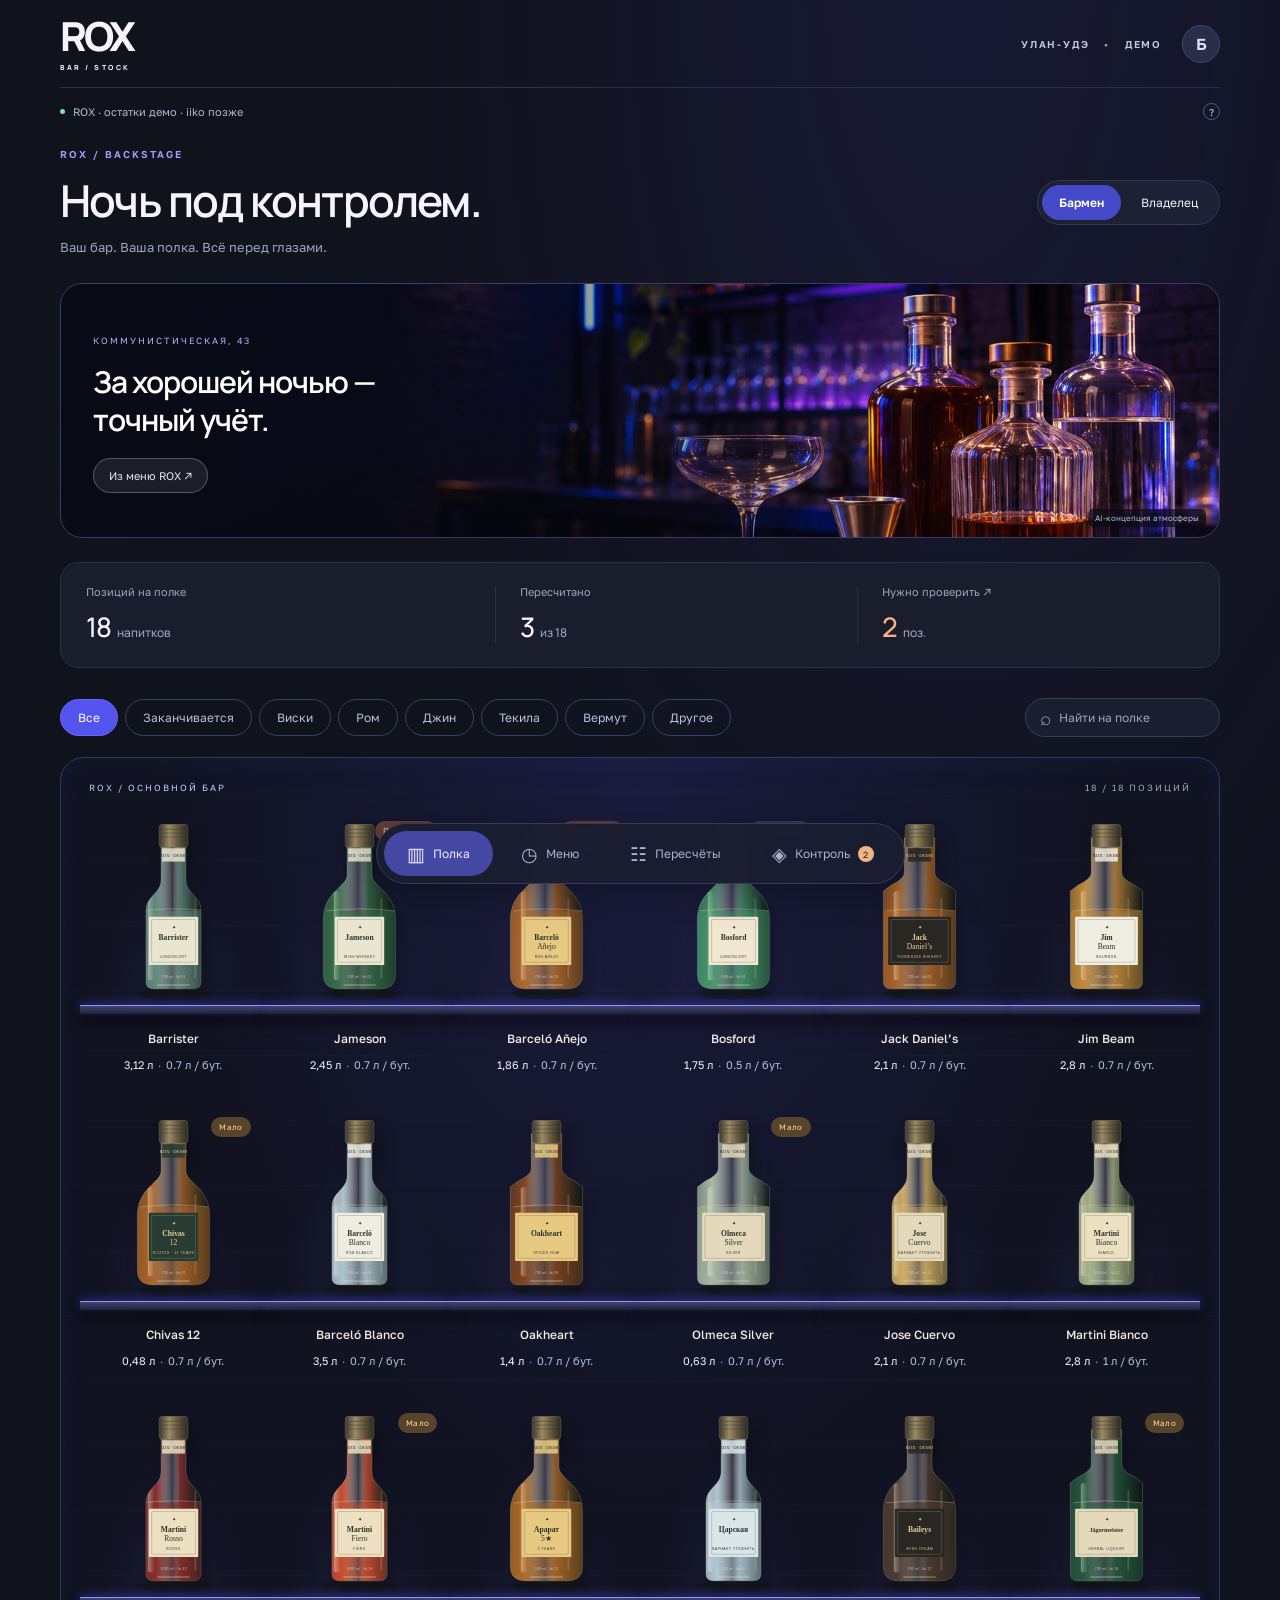
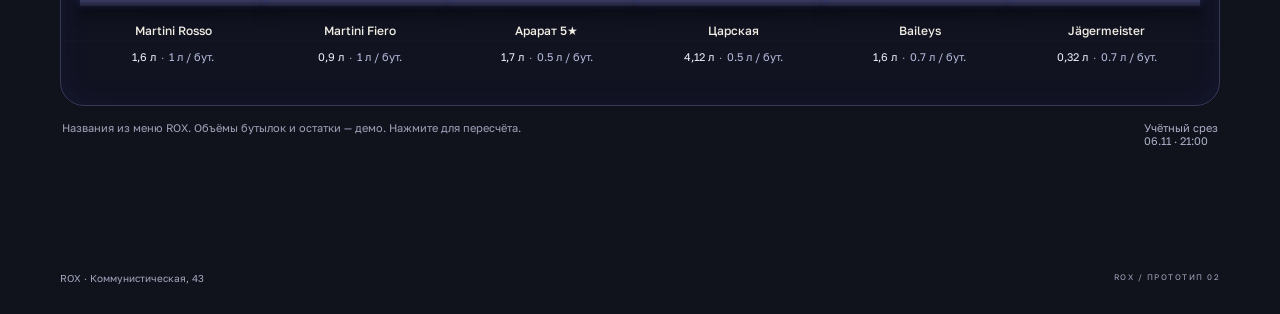
==== index.html @ 859aec97 "Add ROX shelf demo" ====
<!doctype html>
<html lang="ru">
<head>
  <meta charset="UTF-8"><meta name="viewport" content="width=device-width,initial-scale=1,viewport-fit=cover">
  <meta name="theme-color" content="#10121c"><meta name="description" content="ROX — бар под контролем. Демонстрационный прототип пересчёта и контроля остатков.">
  <title>ROX — бар под контролем</title>
  <link rel="icon" href="icon.svg" type="image/svg+xml"><link rel="stylesheet" href="style.css"><link rel="stylesheet" href="rox.css">
</head>
<body>
  <div class="app">
    <header class="topbar"><a class="brand" href="#" aria-label="ROX — главная"><span class="rox-wordmark">ROX<span>BAR / STOCK</span></span></a><div class="venue">УЛАН-УДЭ <span>•</span> ДЕМО</div><button class="avatar" id="role-button" aria-label="Сменить роль">Б</button></header>
    <div class="demo-banner"><span class="demo-dot"></span>ROX · остатки демо · iiko позже <button id="about-button" aria-label="О демоверсии">?</button></div>
    <main id="main" tabindex="-1"></main>
    <nav class="bottom-nav" aria-label="Основная навигация"><button data-view="shelf"><span class="nav-icon">▥</span>Полка</button><button data-view="menu"><span class="nav-icon">◷</span>Меню</button><button data-view="counts"><span class="nav-icon">☷</span>Пересчёты</button><button data-view="owner"><span class="nav-icon">◈</span>Контроль<span id="nav-badge"></span></button></nav>
    <footer class="desktop-footer"><span>ROX · Коммунистическая, 43</span><span>ROX / ПРОТОТИП 02</span></footer>
  </div>
  <dialog id="sheet" aria-labelledby="sheet-title"></dialog>
  <dialog id="info-dialog" aria-labelledby="info-title"></dialog>
  <div id="toast" role="status" aria-live="polite"></div>
  <script type="module" src="app.js"></script>
</body>
</html>
---- style.css ----
@import url('https://fonts.googleapis.com/css2?family=Golos+Text:wght@400;500;600;700;800&family=Manrope:wght@400;500;600;700;800&display=swap');
:root{--paper:#f4f2eb;--ink:#252d28;--muted:#7a8078;--line:#dfe1d7;--green:#374c3b;--gold:#e7bd75;--red:#ad4e38;--sage:#dfe6d9;--radius:22px;font-family:'Golos Text',sans-serif;color:var(--ink);background:var(--paper);font-synthesis:none}*{box-sizing:border-box}body{margin:0}button,input,textarea{font:inherit}button,a{-webkit-tap-highlight-color:transparent}button{cursor:pointer}button:disabled{cursor:not-allowed;opacity:.5}button{color:inherit}button:focus-visible,a:focus-visible{outline:3px solid #bd8736;outline-offset:4px}input:focus,textarea:focus{outline:2px solid #536e53;outline-offset:1px}a{color:inherit}.app{max-width:1240px;margin:auto;padding:0 40px}.topbar{height:94px;display:flex;align-items:center;gap:20px;border-bottom:1px solid var(--line)}.brand{text-decoration:none;font-family:Manrope,sans-serif;font-size:30px;font-weight:800;letter-spacing:-1.5px;display:flex;align-items:center;gap:11px}.brand-mark{width:36px;height:40px;color:var(--paper);background:var(--green);border-radius:11px;font-size:29px;text-align:center;line-height:35px}.brand-dot{font-size:11px;vertical-align:top;margin-left:4px;letter-spacing:0}.venue{margin-left:auto;font-size:10px;font-weight:600;letter-spacing:1.8px}.venue span{color:#bd9c60;padding:0 10px}.avatar{border:1px solid #d2d7cb;border-radius:50%;width:38px;height:38px;background:#e4e8df;font-weight:600}.demo-banner{display:flex;align-items:center;gap:8px;font-size:11px;color:#777c73;padding:15px 0}.demo-dot{height:5px;width:5px;background:#b08d4f;border-radius:50%}.demo-banner button{border:1px solid #c4c7be;background:none;font-size:10px;border-radius:50%;height:17px;width:17px;padding:0;margin-left:auto}.page-heading{display:flex;justify-content:space-between;align-items:center;margin:18px 0 26px;gap:15px}.eyebrow{font-size:10px;letter-spacing:2px;text-transform:uppercase;font-weight:600;color:#83877f;margin:0 0 12px}h1{font-family:Manrope,sans-serif;font-size:44px;line-height:1.15;letter-spacing:-2px;margin:0;font-weight:600}h2{font-size:22px;letter-spacing:-.6px;font-weight:500;margin:0}p{line-height:1.55}.subtitle{color:var(--muted);font-size:13px;margin:12px 0 0}.role-switch{display:flex;border:1px solid #d7dcd0;background:#ebece4;border-radius:30px;padding:4px;gap:3px}.role-switch button{border:0;padding:10px 17px;border-radius:22px;background:none;font-size:12px;white-space:nowrap}.role-switch button.active{background:var(--paper);box-shadow:0 2px 6px #0000000c;font-weight:600}.overview{display:grid;grid-template-columns:1.2fr 1fr 1fr;border:1px solid var(--line);border-radius:18px;margin-bottom:30px;background:#faf9f4}.metric{padding:22px 25px;position:relative}.metric+.metric:before{content:'';position:absolute;left:0;top:24px;bottom:24px;border-left:1px solid var(--line)}.metric-label{font-size:11px;color:var(--muted);margin-bottom:10px;display:block}.metric strong{font-family:Manrope,sans-serif;font-size:27px;font-weight:500;letter-spacing:-1px}.metric strong small{font-size:12px;color:var(--muted);letter-spacing:0;margin-left:6px}.metric .accent{color:var(--red)}.metric-link{display:block;border:0;background:none;padding:0;text-align:left}.metric-link:hover strong{text-decoration:underline;text-decoration-thickness:1px;text-underline-offset:5px}.shelf-toolbar{display:flex;gap:12px;justify-content:space-between;align-items:center;margin-bottom:20px}.categories{display:flex;gap:7px;overflow:auto;scrollbar-width:none}.chip{border:1px solid #d9ddD2;background:transparent;border-radius:30px;padding:10px 17px;font-size:12px;white-space:nowrap}.chip.active{background:var(--ink);border-color:var(--ink);color:#fff}.search{border:1px solid #d9ddd2;background:transparent;border-radius:25px;display:flex;align-items:center;padding:0 14px;gap:8px;flex:0 0 195px}.search input{background:none;border:0;width:100%;min-width:0;padding:11px 0;font-size:12px;outline:none}.search span{color:var(--muted);font-size:19px}.bar-room{position:relative;background:#222c25;border-radius:24px;padding:24px 28px 12px;overflow:hidden;background-image:radial-gradient(ellipse at 50% 20%,#45514488,transparent 65%),linear-gradient(90deg,#00000020,transparent 20%,transparent 80%,#00000030)}.room-header{display:flex;justify-content:space-between;color:#c6cbbb;font-size:9px;letter-spacing:2px;padding-bottom:20px}.room-header span:last-child{color:#859180}.bottle-grid{display:grid;grid-template-columns:repeat(4,minmax(0,1fr));gap:0 18px}.bottle-card{position:relative;isolation:isolate;border:0;background:none;color:#f1eee4;text-align:center;padding:0 7px 28px;min-width:0}.bottle-stage{position:relative;height:215px;display:flex;justify-content:center;align-items:end;transition:transform .25s}.bottle-stage:before{content:'';position:absolute;inset:25% 0 0;background:radial-gradient(ellipse at bottom,#ddb86a22,transparent 65%);opacity:0;transition:.3s}.bottle-card:hover .bottle-stage{transform:translateY(-5px)}.bottle-card:hover .bottle-stage:before{opacity:1}.bottle-art{height:204px;width:125px;position:relative;filter:drop-shadow(6px 12px 8px #00000048);overflow:visible}.shelf-plank{height:9px;border-top:1px solid #ad9770;background:linear-gradient(#66533b,#3b3428);box-shadow:0 7px 12px #0008;margin:0 -16px 17px;position:relative}.bottle-name{font-size:13px;font-weight:500;display:block;margin-bottom:7px;white-space:nowrap;overflow:hidden;text-overflow:ellipsis}.bottle-stock{color:#c1c8b8;font-size:11px}.bottle-stock b{font-weight:400;color:#e5dcc6}.bottle-stock span{color:#758270;padding:0 5px}.bottle-status{position:absolute;top:16px;right:12px;font-size:9px;letter-spacing:.3px;background:#3e493d;color:#d2dccb;border-radius:20px;padding:5px 8px;z-index:2}.bottle-status.warn{background:#654235;color:#f6c8ac}.bottle-status.low{background:#5a5035;color:#e9d295}.shelf-note{font-size:11px;color:var(--muted);margin:15px 2px;display:flex;justify-content:space-between;gap:15px}.shelf-note span:last-child{color:#9b9e95}.bottom-nav{position:sticky;bottom:16px;margin:28px auto 16px;display:flex;justify-content:center;gap:5px;width:max-content;border:1px solid #d7dbcf;border-radius:60px;background:#f9f8f2ed;backdrop-filter:blur(20px);padding:7px;box-shadow:0 8px 30px #222c2512;z-index:5}.bottom-nav button{display:flex;align-items:center;gap:8px;position:relative;border:0;background:none;padding:13px 23px;border-radius:40px;color:#777f72;font-size:12px}.bottom-nav button.active{color:#263a2c;background:#e3e8dc}.nav-icon{font-size:19px;line-height:1}#nav-badge:empty{display:none}#nav-badge{background:#b86041;color:#fff;min-width:16px;height:16px;border-radius:50%;font-size:9px;padding:3px}.desktop-footer{display:flex;justify-content:space-between;font-size:10px;color:#93978e;padding:20px 0 30px}.desktop-footer span:last-child{font-size:8px;letter-spacing:1.5px}.section-title{display:flex;justify-content:space-between;align-items:center;margin:28px 0 18px}.section-title span{font-size:11px;color:var(--muted)}.count-list{display:grid;gap:10px}.record{background:#fbfaf6;border:1px solid var(--line);border-radius:16px;padding:18px;display:flex;align-items:center;gap:18px}.mini-bottle{width:48px;height:65px;flex:none;background:#e8ece1;border-radius:12px;display:flex;justify-content:center;align-items:center}.mini-bottle svg{height:60px;width:34px;filter:none}.record-main{flex:1;min-width:0}.record-title{display:flex;justify-content:space-between;gap:8px;font-size:14px}.record-title strong{font-weight:500}.record-sub{font-size:11px;color:var(--muted);margin:7px 0 0;line-height:1.5}.record-values{display:flex;gap:16px;flex-wrap:wrap;font-size:11px;margin-top:10px}.record-values b{font-weight:500}.delta{color:var(--red);white-space:nowrap}.delta.positive{color:#397260}.delta.zero{color:#658059}.small-button{background:none;border:1px solid #cfd6c7;border-radius:20px;padding:9px 14px;font-size:11px;white-space:nowrap;min-height:36px}.small-button:disabled{border:0}.note{font-size:12px;border-left:2px solid #d8b374;margin:12px 0 0;padding-left:10px;color:#73786c;overflow-wrap:anywhere}.owner-intro{padding:20px 24px;background:#e7ecdf;border-radius:18px;display:flex;gap:16px;align-items:center;font-size:12px;color:#54604e}.owner-intro .big-icon{font-size:28px;font-family:serif}.owner-intro p{margin:0}.owner-intro strong{display:block;color:#354a37;margin-bottom:3px}.owner-tabs{display:flex;gap:8px;margin:24px 0 18px}.empty{padding:45px 20px;text-align:center;border:1px dashed #cbd1c3;border-radius:18px;color:#7a8372;line-height:1.7}.bar-room .empty{border-color:#52614e;color:#c1cbb7;margin-bottom:20px}.empty strong{display:block;font-size:18px;color:inherit}.history-heading{margin:28px 0 15px;font-size:15px;font-weight:500}.history-row{display:flex;justify-content:space-between;gap:16px;border-bottom:1px solid var(--line);padding:14px 0;font-size:12px}.history-row small{display:block;color:var(--muted);font-size:10px;margin-top:5px}.quiet-button{border:0;border-bottom:1px solid #b2b9a8;background:none;padding:5px 0;font-size:11px;color:#7c8574}.section-bottom{margin-top:30px;display:flex;justify-content:space-between;gap:20px;align-items:center}.section-bottom p{color:var(--muted);font-size:11px;max-width:440px}dialog{border:0;padding:0;color:var(--ink);background:var(--paper);border-radius:26px;max-height:90dvh;width:min(480px,calc(100% - 32px));box-shadow:0 20px 100px #0005}dialog::backdrop{background:#111b1599;backdrop-filter:blur(5px)}.sheet-inner{padding:25px}.sheet-handle{display:none}.sheet-top{display:flex;align-items:center;justify-content:space-between;gap:10px}.sheet-top .eyebrow{margin:0}.close{background:#e6e9df;border:0;border-radius:50%;width:34px;height:34px;font-size:23px;font-weight:400;line-height:1}.product-summary{display:flex;align-items:center;gap:24px;margin:20px 0 24px}.product-portrait{width:90px;height:132px;background:radial-gradient(#58624a,#26342b);border-radius:18px;display:flex;align-items:center;justify-content:center;flex:none}.product-portrait svg{width:73px;height:120px}.product-summary h2{font-family:Manrope,sans-serif;font-size:24px;letter-spacing:-1px}.product-summary p{font-size:11px;color:var(--muted);margin:7px 0}.stock-value{font-size:26px;margin:12px 0 4px;letter-spacing:-1px}.stock-value span{font-size:12px;color:var(--muted);letter-spacing:0}.divider{height:1px;background:var(--line);margin:20px 0}.form-heading{display:flex;justify-content:space-between;align-items:center;margin-bottom:18px}.form-heading h3{margin:0;font-size:17px;font-weight:500}.form-heading span{font-size:10px;color:var(--muted)}.input-grid{display:grid;grid-template-columns:1fr 1fr;gap:14px}.field label{font-size:11px;display:block;margin-bottom:9px;line-height:1.4}.field input{width:100%;height:52px;border:1px solid #d5dacb;border-radius:13px;background:#fcfbf6;padding:12px;font-size:21px}.field small{font-size:10px;color:var(--muted);display:block;margin-top:7px;line-height:1.4}.field textarea{width:100%;height:70px;resize:vertical;border:1px solid #d5dacb;border-radius:13px;background:#fcfbf6;padding:12px;font-size:12px}.note-field{margin-top:18px}.live-result{padding:17px;background:#e6ebdf;border-radius:14px;margin:19px 0;display:flex;justify-content:space-between;gap:12px;font-size:11px}.live-result b{font-size:20px;display:block;margin-top:7px;font-weight:500}.live-result .difference{text-align:right}.error{font-size:12px;color:var(--red);line-height:1.5;margin:12px 0}.primary{background:var(--green);color:#fff;border:0;border-radius:14px;padding:17px 20px;width:100%;font-size:13px;display:flex;align-items:center;justify-content:center;gap:15px}.primary:hover{background:#273f2d}.primary:active{transform:scale(.99)}.form-footnote{font-size:10px;text-align:center;color:var(--muted);line-height:1.5;margin:12px 0 0}.previous-count{font-size:11px;padding:12px;border:1px solid var(--line);border-radius:12px;margin-bottom:18px;line-height:1.6;color:#65715e}.info-body{padding:28px}.info-body p{font-size:13px;color:#727b6b}.info-body .small-button{margin-top:10px}#toast{position:fixed;bottom:100px;left:50%;transform:translate(-50%,15px);width:max-content;max-width:calc(100% - 32px);background:#283d2e;color:#fff;padding:14px 21px;border-radius:15px;box-shadow:0 10px 35px #0002;z-index:30;font-size:12px;opacity:0;pointer-events:none;transition:.2s}#toast.show{opacity:1;transform:translate(-50%,0)}
@media(min-width:1000px){.bottle-grid{grid-template-columns:repeat(6,minmax(0,1fr))}.bottle-stage{height:200px}.bottle-art{height:190px;width:115px}.bottle-name{font-size:12px}.room-header{padding-bottom:12px}.bottle-status{right:0;font-size:8px}.owner-layout{display:grid;grid-template-columns:1.5fr 1fr;gap:35px}.owner-aside{background:#eaece3;border-radius:20px;padding:24px;height:max-content}.owner-aside h3{margin-top:0;font-size:16px;font-weight:500}.owner-aside p{font-size:12px;color:#727d68}.owner-aside li{font-size:12px;padding:8px 0;color:#727d68}.owner-aside ol{padding-left:18px}}
@media(max-width:700px){.app{padding:0 19px}.topbar{height:75px;gap:12px}.brand{font-size:26px;gap:9px}.brand-mark{height:34px;width:31px;font-size:25px;line-height:29px;border-radius:10px}.venue{font-size:8px;letter-spacing:1px}.venue span{padding:0 4px}.avatar{width:31px;height:31px;font-size:11px}.demo-banner{font-size:10px;padding:13px 0}.page-heading{align-items:start;flex-wrap:wrap;margin:17px 0 24px;gap:20px}h1{font-size:36px;letter-spacing:-1.7px}.subtitle{font-size:11px;margin-top:10px}.eyebrow{font-size:9px;margin-bottom:10px;letter-spacing:1.7px}.role-switch{margin-left:auto;align-self:center}.role-switch button{padding:8px 12px;font-size:10px}.page-heading .heading-text{width:100%}.page-heading .role-switch{position:absolute;right:19px;margin-top:-1px}.page-heading .eyebrow{padding-right:150px}.overview{margin-bottom:24px;border-radius:15px}.metric{padding:16px 12px}.metric-label{font-size:9px;margin-bottom:9px;line-height:1.4}.metric strong{font-size:23px}.metric strong small{font-size:9px;margin-left:3px}.metric+.metric:before{top:18px;bottom:18px}.shelf-toolbar{flex-wrap:wrap;gap:14px;margin-bottom:17px}.categories{width:100%;gap:7px}.chip{font-size:11px;padding:9px 15px}.search{flex:1 1 100%;border-radius:12px;padding:0 12px;background:#eeefe7}.search input{font-size:12px;padding:10px 0}.bar-room{margin:0 -7px;padding:18px 13px 6px;border-radius:20px}.room-header{font-size:8px;letter-spacing:1.4px;padding:0 5px 10px}.bottle-grid{grid-template-columns:repeat(3,minmax(0,1fr));gap:0 7px}.bottle-stage{height:166px}.bottle-art{height:151px;width:93px}.bottle-card{padding:0 0 24px}.bottle-name{font-size:10px;margin-bottom:5px}.bottle-stock{font-size:9px}.bottle-stock span{padding:0 3px}.shelf-plank{margin:0 -5px 13px;height:7px}.bottle-status{top:7px;right:-1px;font-size:7px;padding:4px 6px}.shelf-note{font-size:9px;line-height:1.6;margin:13px 0 0}.shelf-note span:last-child{max-width:85px;text-align:right}.bottom-nav{position:fixed;bottom:0;left:0;right:0;width:auto;margin:0;padding:9px 15px max(10px,env(safe-area-inset-bottom));border:0;border-top:1px solid #dde1d5;border-radius:0;gap:10px;justify-content:space-around}.bottom-nav button{flex:1;flex-direction:column;gap:5px;font-size:9px;padding:7px 10px;border-radius:13px}.nav-icon{font-size:22px}#nav-badge{position:absolute;top:4px;left:calc(50% + 11px);font-size:8px;min-width:14px;height:14px}.desktop-footer{padding:24px 0 110px;font-size:9px}.desktop-footer span:last-child{display:none}.record{padding:14px 12px;gap:11px;flex-wrap:wrap}.record-title{font-size:12px;align-items:center}.record-main{min-width:200px}.record-sub{font-size:10px}.record-values{gap:12px;font-size:10px}.record .review-button{margin-left:59px}.mini-bottle{width:43px;height:60px}.mini-bottle svg{height:54px}.owner-intro{font-size:11px;padding:17px;gap:12px}.owner-tabs{overflow:auto;white-space:nowrap;margin-top:20px}.owner-aside{margin-top:22px;border-top:1px solid var(--line);padding-top:15px}.owner-aside h3{font-size:14px;font-weight:500}.owner-aside p,.owner-aside li{font-size:11px;line-height:1.7;color:var(--muted)}.owner-aside ol{padding-left:18px}.section-title{margin-top:23px}.section-title h2{font-size:19px}.section-title span{font-size:10px}.section-bottom{align-items:start}.section-bottom p{font-size:10px;margin:0}.section-bottom button{flex:none}.history-row{font-size:11px}.history-row small{font-size:9px}.history-heading{font-size:14px}dialog{max-height:94dvh;width:100%;max-width:none;border-radius:26px 26px 0 0;margin:auto 0 0;position:fixed;bottom:0}.sheet-inner{padding:10px 22px max(22px,env(safe-area-inset-bottom))}.sheet-handle{display:block;width:35px;height:4px;border-radius:4px;background:#ced4c5;margin:0 auto 17px}.product-summary{gap:20px;margin:14px 0 20px}.product-summary h2{font-size:24px}.product-portrait{height:120px;width:85px}.product-portrait svg{height:110px}.info-body{padding-bottom:32px}#toast{bottom:94px}.live-result{padding:14px;margin:16px 0}.input-grid{gap:12px}}
@media(max-width:360px){.app{padding:0 14px}.page-heading .role-switch{right:14px}.metric{padding:14px 9px}.metric strong{font-size:20px}.bottle-stage{height:146px}.bottle-art{height:134px;width:82px}.venue{max-width:105px;line-height:1.5}.bottle-name{font-size:9px}.record-main{min-width:170px}}
@media(max-width:700px){.page-heading{position:relative}.page-heading .role-switch{top:-7px;right:0;margin-top:0}.page-heading .eyebrow{padding-right:0;max-width:calc(100% - 155px);min-height:28px;line-height:1.6;margin-bottom:12px}h1{font-size:34px}.record-main{min-width:0}.owner-layout .record-main{flex-basis:calc(100% - 60px)}}
@media(prefers-reduced-motion:reduce){*,*:before{transition:none!important;scroll-behavior:auto!important}}
---- rox.css ----
/* ROX v2: cobalt menu identity + dark, readable work surfaces. */
:root{--paper:#10121c;--ink:#f4f3ff;--muted:#a0a4ba;--line:#2b3045;--green:#4e50ff;--gold:#eeb86c;--red:#ffaf8d;--sage:#252d50;color-scheme:dark;background:var(--paper)}
body{background:radial-gradient(ellipse at 75% 0,#26276055,transparent 45%),#10121c}.topbar{height:88px}.rox-wordmark{font-size:40px;font-weight:800;font-style:italic;letter-spacing:-3px;line-height:1}.rox-wordmark>span{display:block;font-style:normal;font-size:7px;letter-spacing:2.5px;margin-top:8px}.venue{color:#c2c7de}.avatar{background:#292d49;border-color:#41476b;color:#dedfff}.demo-banner{color:#b4b8cf}.demo-dot{background:#82dfb7}.demo-banner button{color:#d8dcf0;border-color:#545b7a}.eyebrow{color:#9b9eff}.role-switch{background:#1d2133;border-color:#34394f}.role-switch button.active{background:#4349c7;color:white}.page-heading{margin-top:12px}h1{letter-spacing:-1.8px}.rox-hero{height:255px;border-radius:22px;margin-bottom:24px;background:linear-gradient(90deg,#090b17dd,transparent 85%),url('rox-night-v002.png') center 57%/cover;position:relative;display:flex;align-items:center;padding:32px;overflow:hidden;border:1px solid #393b68}.hero-kicker{font-size:9px;letter-spacing:2px;color:#adb8ff}.rox-hero h2{font-family:Manrope,sans-serif;font-size:30px;line-height:1.25;font-weight:600;letter-spacing:-1px;margin:15px 0 20px;max-width:400px;color:#fff}.hero-link{background:#ffffff15;border:1px solid #ffffff40;border-radius:30px;padding:10px 15px;font-size:11px;color:#e4e8ff;backdrop-filter:blur(10px)}.rox-hero>small{position:absolute;right:13px;bottom:10px;color:#b9bfd0;font-size:8px;background:#080a15a8;padding:4px 7px;border-radius:5px}.overview{background:#1a1d2c}.metric strong{color:#f5f4ff}.metric .accent{color:var(--red)}.chip{border-color:#3b415b;color:#bcc2db}.chip.active{background:#5254ed;color:#fff;border-color:#6668fc}.search{border-color:#373e57;background:#1a1e2e}.search input{color:#f5f4ff}.search input::placeholder{color:#9ea4bf}.categories{flex:1;min-width:0}.bar-room{background:radial-gradient(ellipse at top,#28296966,transparent 60%),repeating-linear-gradient(0deg,transparent 0,transparent 63px,#ffffff03 64px,#ffffff03 65px),#111321;border:1px solid #383957;box-shadow:inset 0 2px 30px #3436b91c}.room-header{color:#c7c9ff}.room-header span:last-child{color:#9da4ca}.shelf-plank{border-top-color:#9492ff;background:linear-gradient(#424373,#202236);box-shadow:0 -3px 10px #575cff55,0 8px 14px #0009}.bottle-stage:before{opacity:.65;background:radial-gradient(ellipse at bottom,#5555bb32,transparent 70%)}.bottle-stock{color:#b6bddd}.bottle-stock b{color:#f0efff}.bottle-stock span{color:#9399b7}.bottle-status{background:#303957;color:#d9dffb}.bottle-status.warn{background:#633d39;color:#ffd2b8}.bottle-status.low{background:#57442b;color:#ffdb9d}.shelf-note span:last-child{color:#adb1c9}.bottom-nav{background:#1b1e30f5;border-color:#363b55;box-shadow:0 8px 35px #0004}.bottom-nav button{color:#abb1ce}.bottom-nav button.active{color:#eeeefe;background:#4548a3}#nav-badge{background:#f0b484;color:#1b1d2d}.desktop-footer{color:#a3a8bf}.record{background:#1a1e2d}.mini-bottle{background:#30364d}.record-sub{color:#a2acc5}.delta.positive{color:#8edfc5}.delta.zero{color:#a3d6c8}.small-button{border-color:#515b7c}.note{color:#b8bed7;border-color:#a69bfa}.owner-intro{background:#232b44;color:#bdc8e4}.owner-intro strong{color:#edefff}.owner-aside{background:#1b2032}.owner-aside p,.owner-aside li{color:#b1bdd7}.quiet-button{color:#b7bfd8}.close{background:#333a55;color:#fff}.product-portrait{background:radial-gradient(#3d4473,#181d35)}.field input,.field textarea{background:#1d2336;border-color:#47516d;color:#f3f4ff}.live-result{background:#272d4a}.previous-count{color:#bac7e4}.info-body p{color:#bdc3dc}.primary{background:#5356e8}.primary:hover{background:#6266ff}.empty{border-color:#4c5471;color:#c0c8e3}.primary:focus-visible,button:focus-visible,a:focus-visible{outline-color:#a5b1ff}input:focus,textarea:focus{outline-color:#8e9aff}#toast{background:#434ba1}.restock-summary{border:1px solid #65583f;border-radius:18px;padding:20px;margin-bottom:20px;background:#30291f66}.restock-summary>span,.restock-summary small{display:block;font-size:10px;color:#bfc3d6}.restock-summary strong{display:block;margin-top:8px;font-size:17px;color:#f5d2a1}.restock-summary p{font-size:12px;color:#c9cadc}.restock-summary small{margin-top:12px}.menu-intro{background:#2924db;border-radius:22px;padding:28px;margin-bottom:28px}.menu-logo{font:bold 62px Georgia,serif;letter-spacing:-3px;color:#fff}.menu-intro p{font-size:13px}.menu-intro small{display:block;max-width:660px;line-height:1.7;color:#d8d7ff;font-size:11px}.menu-intro a{display:inline-block;font-size:12px;margin-top:18px;text-underline-offset:5px}.menu-groups{display:grid;grid-template-columns:1fr 1fr;gap:25px 40px;margin-bottom:30px}.menu-group h2{font-size:18px;margin:8px 0 15px;color:#bcbcff}.menu-item{display:flex;justify-content:space-between;gap:16px;font-size:12px;padding:10px 0;border-bottom:1px solid #2a3046;line-height:1.4}.menu-item strong{white-space:nowrap;font-weight:500}.menu-item small{color:#8c95b6}
@media(min-width:1000px){.owner-aside p,.owner-aside li{color:#aebbd5}}
@media(max-width:700px){.app{padding:0 18px}.topbar{height:72px}.rox-wordmark{font-size:33px}.rox-wordmark>span{font-size:6px;letter-spacing:1.8px;margin-top:6px}.rox-hero{height:195px;padding:21px;margin-bottom:20px;background-position:60% 55%;border-radius:18px}.rox-hero h2{font-size:25px;margin:13px 0 14px}.hero-kicker{font-size:7px;letter-spacing:1.5px}.hero-link{padding:8px 12px;font-size:10px}.rox-hero>small{font-size:7px}.page-heading{margin-bottom:19px}h1{font-size:32px}.overview{margin-bottom:20px}.search{background:#1d2334}.bar-room{margin:0 -5px}.bottle-name{font-size:10px}.bottom-nav{gap:2px;padding-left:7px;padding-right:7px;border-top-color:#383c59}.bottom-nav button{padding:7px 5px;font-size:9px;min-width:0}.menu-groups{grid-template-columns:1fr;gap:22px}.menu-intro{padding:24px}.menu-logo{font-size:55px}.record-values{gap:10px}.restock-summary{padding:17px}.restock-summary strong{font-size:15px}.product-summary h2{font-size:23px}.room-header{font-size:7px}}
@media(max-width:360px){h1{font-size:28px}.app{padding:0 14px}.bottle-name{font-size:9px}.rox-hero h2{font-size:22px}.rox-hero{height:178px}.venue{max-width:100px}}
@media(max-width:700px){.rox-hero{height:128px;padding:15px 20px;margin-bottom:17px}.rox-hero h2{font-size:21px;margin:8px 0}.hero-kicker{font-size:7px}.hero-link{font-size:9px;padding:6px 11px}.rox-hero>small{font-size:6px;right:8px;bottom:7px}.page-heading .subtitle{display:none}.page-heading{margin-bottom:17px}.metric{padding-top:13px;padding-bottom:13px}.overview{margin-bottom:17px}.bottle-stage{height:155px}.bottle-art{height:144px}}
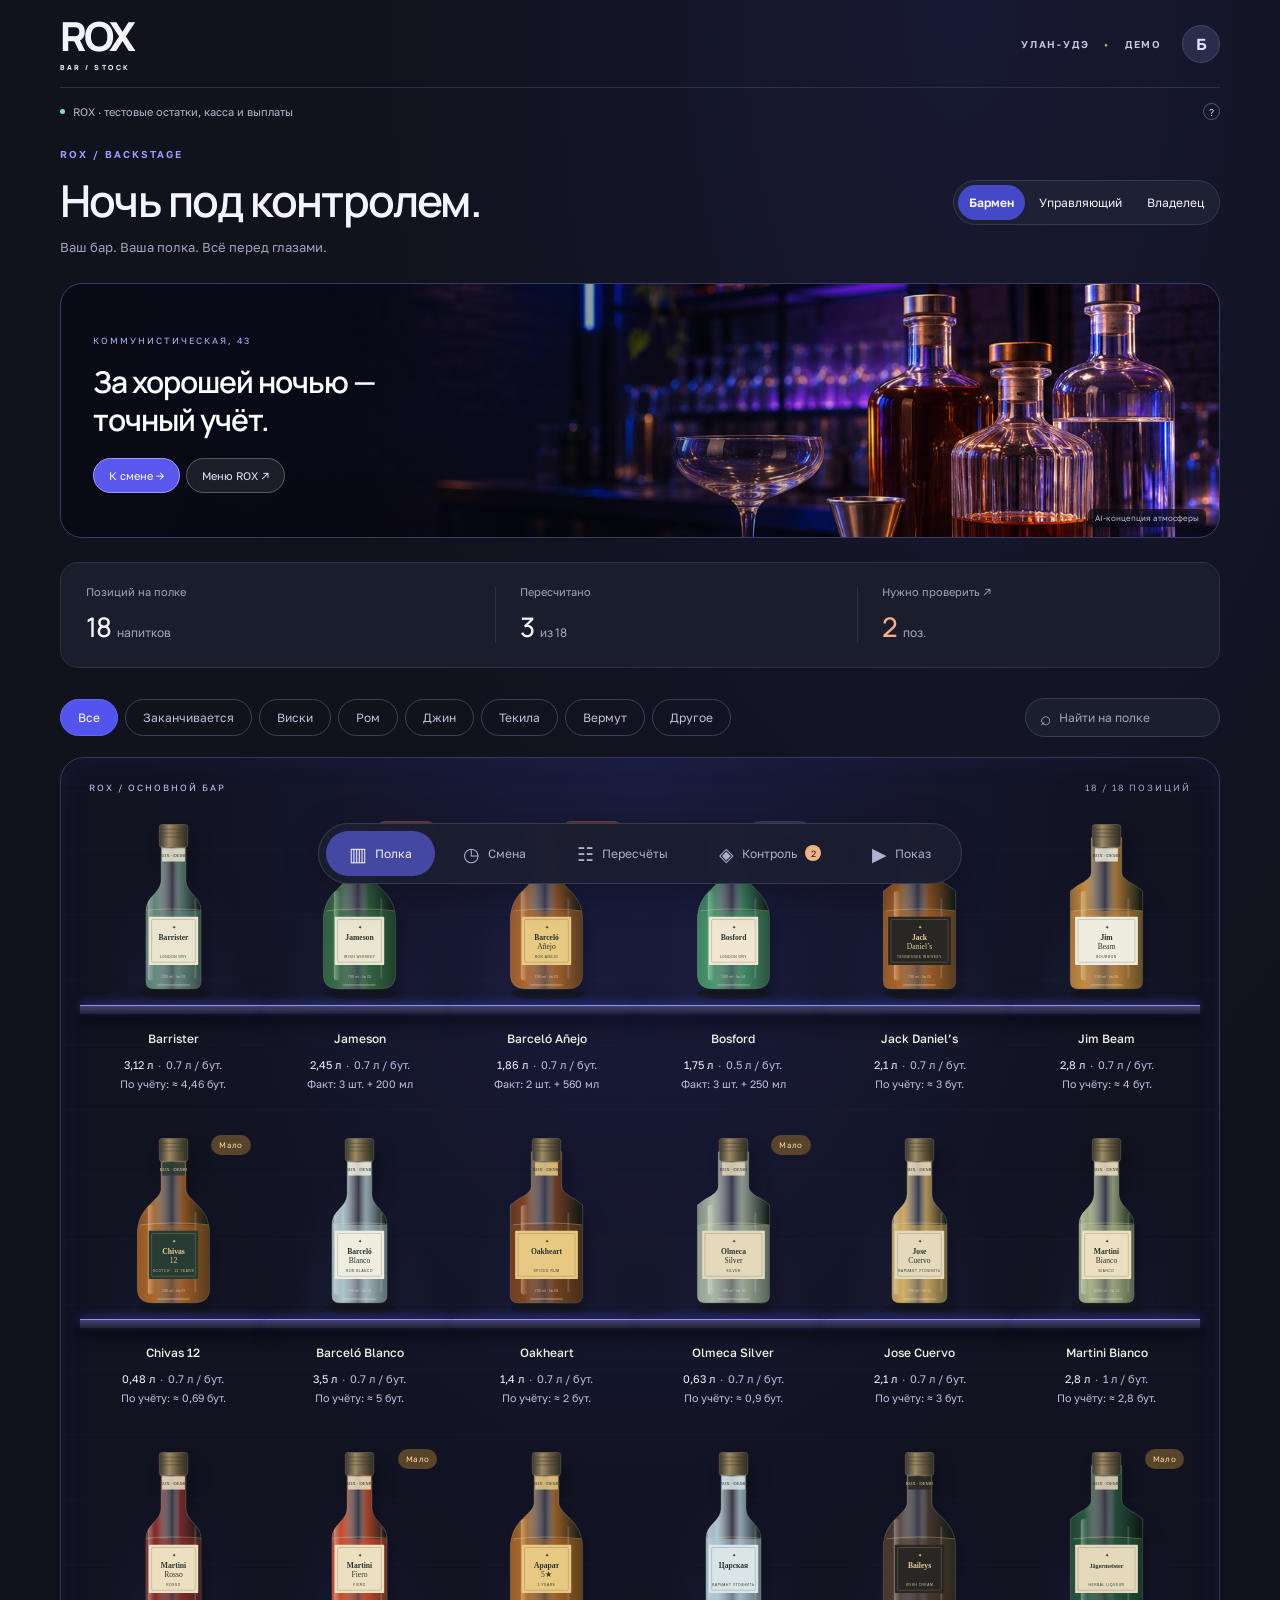
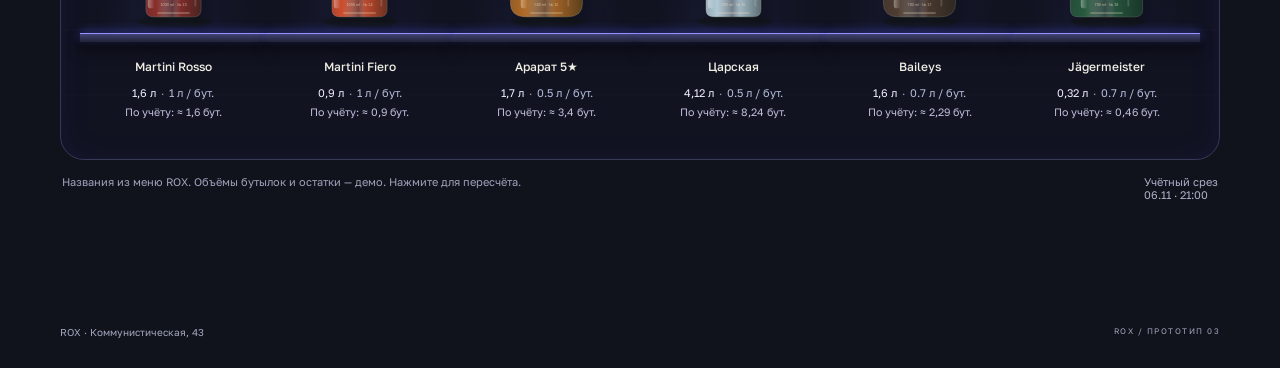
==== commit 2769a752: "Add full ROX demo shift and manager review" ====
--- a/index.html
+++ b/index.html
@@ -2,21 +2,27 @@
 <html lang="ru">
 <head>
   <meta charset="UTF-8"><meta name="viewport" content="width=device-width,initial-scale=1,viewport-fit=cover">
-  <meta name="theme-color" content="#10121c"><meta name="description" content="ROX — бар под контролем. Демонстрационный прототип пересчёта и контроля остатков.">
+  <meta name="theme-color" content="#10121c"><meta name="description" content="Демо ROX: полка, пересчёт, касса и контроль смены.">
   <title>ROX — бар под контролем</title>
-  <link rel="icon" href="icon.svg" type="image/svg+xml"><link rel="stylesheet" href="style.css"><link rel="stylesheet" href="rox.css">
+  <link rel="icon" href="icon.svg" type="image/svg+xml"><link rel="stylesheet" href="style.css"><link rel="stylesheet" href="rox.css"><link rel="stylesheet" href="shift.css">
 </head>
 <body>
   <div class="app">
     <header class="topbar"><a class="brand" href="#" aria-label="ROX — главная"><span class="rox-wordmark">ROX<span>BAR / STOCK</span></span></a><div class="venue">УЛАН-УДЭ <span>•</span> ДЕМО</div><button class="avatar" id="role-button" aria-label="Сменить роль">Б</button></header>
-    <div class="demo-banner"><span class="demo-dot"></span>ROX · остатки демо · iiko позже <button id="about-button" aria-label="О демоверсии">?</button></div>
+    <div class="demo-banner"><span class="demo-dot"></span>ROX · тестовые остатки, касса и выплаты <button id="about-button" aria-label="О демоверсии">?</button></div>
     <main id="main" tabindex="-1"></main>
-    <nav class="bottom-nav" aria-label="Основная навигация"><button data-view="shelf"><span class="nav-icon">▥</span>Полка</button><button data-view="menu"><span class="nav-icon">◷</span>Меню</button><button data-view="counts"><span class="nav-icon">☷</span>Пересчёты</button><button data-view="owner"><span class="nav-icon">◈</span>Контроль<span id="nav-badge"></span></button></nav>
-    <footer class="desktop-footer"><span>ROX · Коммунистическая, 43</span><span>ROX / ПРОТОТИП 02</span></footer>
+    <nav class="bottom-nav" aria-label="Основная навигация">
+      <button data-view="shelf"><span class="nav-icon" aria-hidden="true">▥</span>Полка</button>
+      <button data-view="shift"><span class="nav-icon" aria-hidden="true">◷</span>Смена</button>
+      <button data-view="counts"><span class="nav-icon" aria-hidden="true">☷</span>Пересчёты</button>
+      <button data-view="owner"><span class="nav-icon" aria-hidden="true">◈</span>Контроль<span id="nav-badge"></span></button>
+      <button data-view="media"><span class="nav-icon" aria-hidden="true">▶</span>Показ</button>
+    </nav>
+    <footer class="desktop-footer"><span>ROX · Коммунистическая, 43</span><span>ROX / ПРОТОТИП 03</span></footer>
   </div>
   <dialog id="sheet" aria-labelledby="sheet-title"></dialog>
   <dialog id="info-dialog" aria-labelledby="info-title"></dialog>
   <div id="toast" role="status" aria-live="polite"></div>
-  <script type="module" src="app.js"></script>
+  <script type="module" src="app.js?v=3"></script>
 </body>
 </html>
--- a/shift.css
+++ b/shift.css
@@ -0,0 +1,90 @@
+.role-switch { flex-wrap: wrap; justify-content: center; }
+.role-switch button { padding-inline: 11px; }
+.hero-actions { display: flex; flex-wrap: wrap; gap: 6px; }
+.hero-link.accent-link { background: #5a57ec; border-color: #a09fff; color: white; }
+.bottle-stage { perspective: 450px; border-radius: 15px; }
+.bottle-card .bottle-art { transition: transform .28s, filter .28s; }
+.bottle-card:focus-visible .bottle-stage { box-shadow: inset 0 0 0 1px #9f9aff, inset 0 0 24px #685aff40; }
+.bottle-card:active .bottle-art { transform: rotateY(-11deg) rotateZ(4deg) translateY(-5px); }
+@media (hover: hover) {
+  .bottle-card:hover .bottle-stage { box-shadow: inset 0 0 0 1px #9f9aff, inset 0 0 24px #685aff40; }
+  .bottle-card:hover .bottle-art { transform: rotateY(-12deg) rotateZ(4deg) translateY(-5px); filter: drop-shadow(0 4px 13px #7a6aff55); }
+}
+.bottle-liquid { transform-box: fill-box; transform-origin: center; }
+.bottle-card:is(:hover,:focus-visible,:active) .bottle-liquid,
+.product-portrait .bottle-liquid { animation: liquid-tilt .8s ease-in-out both; }
+@keyframes liquid-tilt {
+  0%, 100% { transform: rotate(0); }
+  32% { transform: rotate(-10deg); }
+  68% { transform: rotate(5deg); }
+}
+.bottle-quantity { display: block; color: #c1bddc; font-size: .67rem; margin-top: 5px; line-height: 1.2; }
+.shift-banner, .shift-panel, .tour-card {
+  padding: clamp(16px, 3vw, 26px);
+  background: #1a1e2f;
+  border: 1px solid #373c58;
+  border-radius: 20px;
+  margin: 0 0 16px;
+}
+.shift-banner {
+  display: flex; justify-content: space-between; align-items: center; gap: 14px; flex-wrap: wrap;
+  background: radial-gradient(ellipse at top right,#5146b855,transparent 75%),#222438;
+}
+.shift-banner h2 { font-size: clamp(2rem, 5vw, 3rem); margin: 5px 0 8px; font-variant-numeric: tabular-nums; }
+.shift-banner h2 small { font-size: .85rem; color: #cac9e3; font-weight: 500; }
+.shift-chip { display: inline-block; color: #a0eccb; background: #153b33; border-radius: 8px; padding: 5px 8px; font-size: .74rem; }
+.shift-chip.warning { background: #493226; color: #ffd3ab; }
+.shift-metrics, .shift-columns, .shift-fields, .shift-report { display: grid; gap: 12px; }
+.shift-metrics { grid-template-columns: repeat(3,minmax(0,1fr)); margin: 0 0 16px; }
+.shift-metrics div, .shift-report div { padding: 13px; border: 1px solid #3e4161; background: #23273d; border-radius: 13px; }
+.shift-metrics span, .shift-report span { display: block; color: #c1c5dd; font-size: .75rem; }
+.shift-metrics strong, .shift-report strong { display: block; font-size: clamp(1rem,3vw,1.65rem); margin: 5px 0 3px; }
+.shift-metrics small, .shift-report small, .shift-row small, .shift-journal small {
+  display: block; color: #b1b6cf; font-size: .74rem; line-height: 1.35; margin-top: 3px;
+}
+.shift-columns, .shift-fields, .shift-report { grid-template-columns: repeat(2,minmax(0,1fr)); }
+.shift-panel h2 { font-size: 1.13rem; margin: 0 0 9px; }
+.shift-help, .shift-note { color: #c5c8df; font-size: .86rem; line-height: 1.5; margin: 5px 0 11px; }
+.shift-note { grid-column: 1 / -1; overflow-wrap: anywhere; }
+.shift-row { display: grid; grid-template-columns: minmax(0,1fr) auto; align-items: center; gap: 8px; padding: 12px 0; border-top: 1px solid #363a52; }
+.shift-row > :nth-child(3) { grid-column: 1 / -1; justify-self: start; }
+.shift-actions, .shift-owner-head { display: flex; flex-wrap: wrap; align-items: center; gap: 8px; }
+.shift-owner-head { justify-content: space-between; }
+.shift-actions .primary { width: auto; padding: 11px 16px; }
+.shift-actions button:disabled { opacity: .45; cursor: default; }
+.shift-form { display: grid; gap: 11px; margin-top: 12px; }
+.shift-form label { display: grid; gap: 5px; color: #e6e5f8; font-size: .85rem; }
+.shift-form input:not([type=checkbox]), .shift-form select {
+  width: 100%; min-width: 0; padding: 10px 11px; background: #14182b; color: #fff;
+  border: 1px solid #565c83; border-radius: 9px; font: inherit;
+}
+.shift-checks { display: grid; gap: 8px; }
+.shift-checks label { display: flex; align-items: center; gap: 8px; }
+.shift-checks input { accent-color: #726bff; width: 17px; height: 17px; }
+.shift-form-error { margin: 0; color: #ffb399; font-size: .82rem; }
+.shift-form-error:empty { display: none; }
+.shift-panel summary { cursor: pointer; font-weight: 650; }
+.shift-journal { list-style: none; padding: 0; margin: 0; }
+.shift-journal li { display: flex; justify-content: space-between; gap: 10px; padding: 9px 0; border-top: 1px solid #393d55; }
+.shift-journal li div { min-width: 0; overflow-wrap: anywhere; }
+.shift-journal time { color: #b1b6cf; font-size: .77rem; }
+.tour-grid { display: grid; grid-template-columns: minmax(0,1.3fr) minmax(0,1fr); gap: 14px; align-items: start; }
+.tour-card h2 { margin: 8px 0; font-size: 1.2rem; }
+.tour-card p { line-height: 1.55; color: #c1c5dd; }
+.tour-card img, .tour-card video { width: 100%; display: block; border-radius: 14px; }
+.tour-card .primary { width: auto; padding: 11px 16px; }
+.tour-step { color: #a8a5fb; font-size: .72rem; letter-spacing: .13em; }
+@media (max-width: 700px) {
+  .role-switch button { padding-inline: 8px; }
+  .shift-columns, .tour-grid { grid-template-columns: minmax(0,1fr); }
+  .shift-metrics { gap: 5px; }
+  .shift-metrics div { padding: 9px 7px; }
+  .shift-metrics small { font-size: .66rem; }
+  .bottom-nav button { font-size: .62rem; }
+  .bottle-quantity { font-size: .59rem; }
+}
+@media (max-width: 360px) { .shift-fields { grid-template-columns: minmax(0,1fr); } }
+@media (prefers-reduced-motion: reduce) {
+  .bottle-card .bottle-art { transition: none; }
+  .bottle-card .bottle-liquid, .product-portrait .bottle-liquid { animation: none !important; }
+}
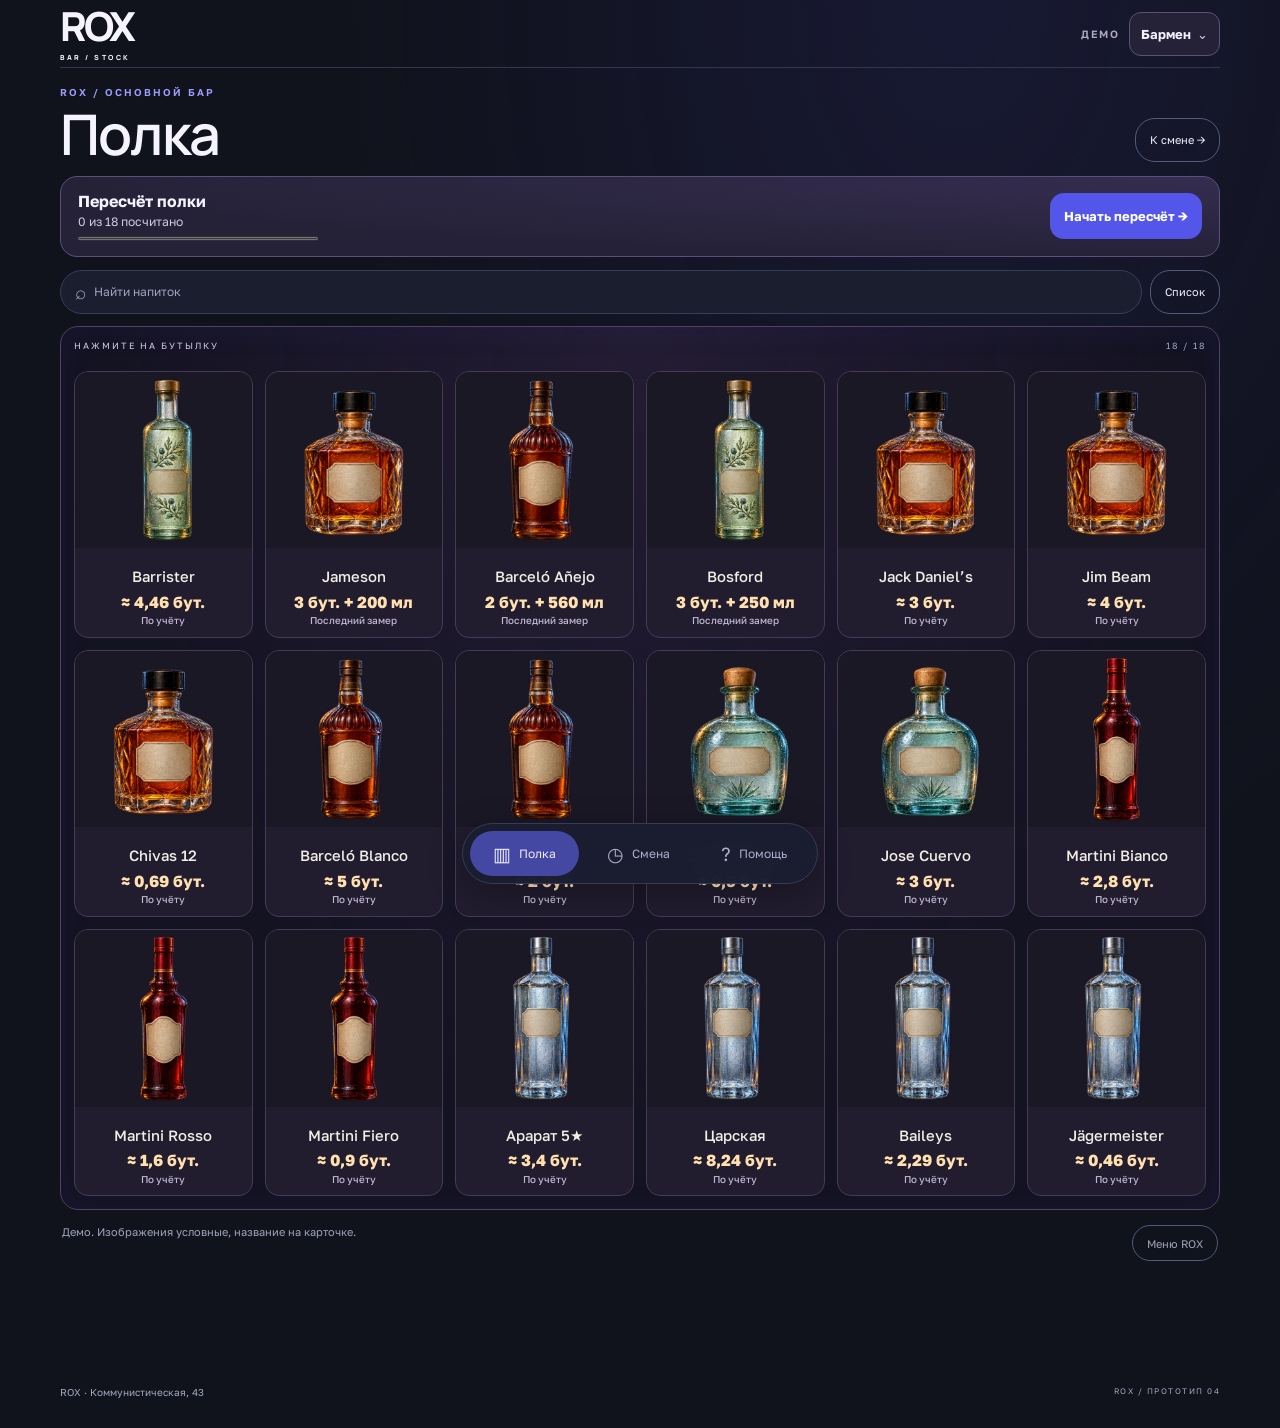
==== commit da580926: "Simplify the ROX shelf and guided inventory count" ====
--- a/index.html
+++ b/index.html
@@ -4,25 +4,24 @@
   <meta charset="UTF-8"><meta name="viewport" content="width=device-width,initial-scale=1,viewport-fit=cover">
   <meta name="theme-color" content="#10121c"><meta name="description" content="Демо ROX: полка, пересчёт, касса и контроль смены.">
   <title>ROX — бар под контролем</title>
-  <link rel="icon" href="icon.svg" type="image/svg+xml"><link rel="stylesheet" href="style.css"><link rel="stylesheet" href="rox.css"><link rel="stylesheet" href="shift.css">
+  <link rel="icon" href="icon.svg" type="image/svg+xml"><link rel="stylesheet" href="style.css"><link rel="stylesheet" href="rox.css"><link rel="stylesheet" href="shift.css"><link rel="stylesheet" href="simple.css">
 </head>
 <body>
   <div class="app">
-    <header class="topbar"><a class="brand" href="#" aria-label="ROX — главная"><span class="rox-wordmark">ROX<span>BAR / STOCK</span></span></a><div class="venue">УЛАН-УДЭ <span>•</span> ДЕМО</div><button class="avatar" id="role-button" aria-label="Сменить роль">Б</button></header>
-    <div class="demo-banner"><span class="demo-dot"></span>ROX · тестовые остатки, касса и выплаты <button id="about-button" aria-label="О демоверсии">?</button></div>
+    <header class="topbar"><a class="brand" href="#" aria-label="ROX — главная"><span class="rox-wordmark">ROX<span>BAR / STOCK</span></span></a><div class="venue">ДЕМО</div><button class="mode-button" id="role-button" aria-label="Сменить режим">Бармен</button></header>
     <main id="main" tabindex="-1"></main>
     <nav class="bottom-nav" aria-label="Основная навигация">
       <button data-view="shelf"><span class="nav-icon" aria-hidden="true">▥</span>Полка</button>
       <button data-view="shift"><span class="nav-icon" aria-hidden="true">◷</span>Смена</button>
       <button data-view="counts"><span class="nav-icon" aria-hidden="true">☷</span>Пересчёты</button>
       <button data-view="owner"><span class="nav-icon" aria-hidden="true">◈</span>Контроль<span id="nav-badge"></span></button>
-      <button data-view="media"><span class="nav-icon" aria-hidden="true">▶</span>Показ</button>
+      <button data-view="media"><span class="nav-icon" aria-hidden="true">?</span>Помощь</button>
     </nav>
-    <footer class="desktop-footer"><span>ROX · Коммунистическая, 43</span><span>ROX / ПРОТОТИП 03</span></footer>
+    <footer class="desktop-footer"><span>ROX · Коммунистическая, 43</span><span>ROX / ПРОТОТИП 04</span></footer>
   </div>
   <dialog id="sheet" aria-labelledby="sheet-title"></dialog>
   <dialog id="info-dialog" aria-labelledby="info-title"></dialog>
   <div id="toast" role="status" aria-live="polite"></div>
-  <script type="module" src="app.js?v=3"></script>
+  <script type="module" src="app.js?v=4"></script>
 </body>
 </html>
--- a/simple.css
+++ b/simple.css
@@ -0,0 +1,106 @@
+/* A fixed game-like shelf with touch targets and a simple stock entry sheet. */
+:root { --gold: #ffd08c; --line: #34364f; }
+.topbar { height: 68px; gap: 10px; }
+.topbar .venue { margin-left: auto; letter-spacing: .14em; color: #ada9c1; font-size: .66rem; }
+.mode-button {
+  display: inline-flex; align-items: center; gap: 6px; min-height: 44px;
+  padding: 0 11px; color: #f2efff; border: 1px solid #5a527a; border-radius: 12px;
+  background: #252238; font-size: .81rem; font-weight: 700;
+}
+.mode-button::after { content: "⌄"; color: #d4c6ff; }
+.mode-list { display: grid; gap: 9px; margin-top: 15px; }
+.mode-list button {
+  display: grid; gap: 5px; text-align: left; width: 100%; padding: 13px 15px;
+  border: 1px solid #565079; border-radius: 12px; background: #26243e; color: #f4f1ff;
+}
+.mode-list button[aria-pressed=true] { border-color: #a69aff; background: #37305b; }
+.mode-list small { color: #d1cbe3; }
+.shelf-head { display: flex; align-items: end; justify-content: space-between; gap: 9px; margin: 17px 0 14px; }
+.shelf-head .eyebrow { margin: 0 0 5px; }
+.shelf-head h1 { margin: 0; font-size: clamp(2.15rem, 5vw, 3.5rem); line-height: 1; }
+.shelf-head button, .simple-toolbar button, .quick-sheet button { min-height: 44px; }
+.count-run {
+  display: grid; grid-template-columns: 1fr auto; align-items: center; gap: 14px;
+  padding: 14px 17px; margin: 0 0 13px; border-radius: 17px; border: 1px solid #5a5079;
+  background: radial-gradient(ellipse at top right,#5c46874d,transparent 70%),#252238;
+}
+.count-run strong, .count-run span { display: block; }
+.count-run strong { font-size: 1rem; }
+.count-run span { margin: 3px 0 6px; color: #d1c9e4; font-size: .76rem; }
+.count-run progress { width: min(100%, 240px); height: 7px; accent-color: #ad9bff; display: block; }
+.count-run .primary { width: auto; min-height: 46px; padding: 10px 14px; font-weight: 700; }
+.simple-toolbar { display: flex; gap: 8px; align-items: center; margin: 0 0 12px; }
+.simple-toolbar .search { flex: 1; min-width: 0; min-height: 44px; }
+.simple-toolbar button { white-space: nowrap; }
+.simple-room {
+  background: radial-gradient(ellipse at top,#3a294e66,transparent 65%),#141322;
+  border-color: #514261; border-radius: 18px; padding: 13px;
+}
+.simple-room .room-header { margin-bottom: 8px; color: #d6cae8; }
+.simple-room .bottle-grid { gap: 12px; }
+.simple-room .bottle-card {
+  overflow: hidden; border: 1px solid #463b57; border-radius: 14px;
+  background: #211c2e; padding: 0 0 10px; text-align: center; min-width: 0;
+}
+.simple-room .bottle-card:is(:focus-visible,:active,.next-bottle) { border-color: #b69aff; box-shadow: inset 0 0 0 1px #ab91ef; }
+@media (hover:hover) { .simple-room .bottle-card:hover { border-color: #b69aff; } }
+.simple-room .bottle-stage { height: auto; min-width: 0; border-radius: 0; aspect-ratio: 1.16; }
+.simple-room .bottle-stage::before { display: none; }
+.bottle-photo {
+  display: block; width: 100%; max-width: 164px; aspect-ratio: 1; flex: 0 0 auto;
+  background-image: url('rox-bottles-v004.webp'); background-repeat: no-repeat;
+  background-size: 300% 200%; background-color: #1b1826; border-radius: 12px;
+}
+.photo-gin { background-position: 0 0; }
+.photo-whiskey { background-position: 50% 0; }
+.photo-rum { background-position: 100% 0; }
+.photo-tequila { background-position: 0 100%; }
+.photo-vermouth { background-position: 50% 100%; }
+.photo-clear { background-position: 100% 100%; }
+.simple-room .bottle-photo { max-width: 100%; border-radius: 0; transition: transform .2s ease; }
+.simple-room .bottle-card:active .bottle-photo { transform: rotate(-3deg) scale(1.025); }
+.simple-room .bottle-card:focus-visible .bottle-stage { box-shadow: none; }
+.simple-room .bottle-status { z-index: 2; inset: 5px 5px auto auto; font-size: .6rem; background: #302247; }
+.simple-room .shelf-plank { height: 3px; margin: 0 4px 7px; background: #514061; border-top-color: #bc96f0; }
+.simple-room .bottle-name { display: block; padding: 0 4px; font-size: clamp(.69rem,2.8vw,.93rem); line-height: 1.18; }
+.simple-room .bottle-quantity { margin-top: 5px; font-size: clamp(.67rem,2.75vw,1rem); color: #ffe0ae; font-weight: 750; }
+.bottle-quantity small { display: block; margin-top: 3px; color: #c0b6d1; font-size: .62rem; font-weight: 500; }
+.simple-room .bottle-list { grid-template-columns: 1fr; gap: 8px; }
+.simple-room .bottle-list .bottle-card { display: grid; grid-template-columns: 53px 1fr auto; align-items: center; text-align: left; gap: 8px; padding: 5px 8px; }
+.bottle-list .bottle-stage { overflow: hidden; aspect-ratio: 1; border-radius: 9px; }
+.bottle-list .bottle-status, .bottle-list .shelf-plank { display: none; }
+.bottle-list .bottle-quantity { margin: 0; text-align: right; }
+.product-portrait .bottle-photo { max-width: 115px; }
+.mini-bottle .bottle-photo { width: 100%; }
+.quick-sheet .quick-product { margin-bottom: 12px; }
+.quick-sheet .product-portrait { min-width: 78px; }
+.quick-field { display: grid; gap: 6px; margin-bottom: 11px; }
+.quick-field label { font-size: .93rem; font-weight: 650; }
+.stepper, .open-volume { display: grid; gap: 8px; grid-template-columns: 48px minmax(0,1fr) 48px; }
+.open-volume { grid-template-columns: minmax(0,1fr) auto; }
+.quick-sheet .quick-field button, .quick-field input, .count-note textarea {
+  min-height: 46px; padding: 8px 11px; background: #24233a; color: #fff;
+  border: 1px solid #655986; border-radius: 11px; font: inherit;
+}
+.quick-field input { min-width: 0; width: 100%; font-size: 1.16rem; text-align: center; }
+.stepper button { font-size: 1.25rem !important; }
+.count-note { margin: 8px 0; color: #d5cae8; font-size: .8rem; }
+.count-note summary { cursor: pointer; padding: 5px 0; }
+.count-note textarea { width: 100%; min-height: 55px; }
+.quick-sheet #form-error:empty { display: none; }
+.quick-sheet #count-form .primary { margin-top: 4px; min-height: 48px; }
+.bottom-nav button[hidden] { display: none; }
+.bottom-nav button { min-height: 44px; }
+@media(max-width:700px) {
+  .topbar { height: 59px; }
+  .simple-room .bottle-grid:not(.bottle-list) { grid-template-columns: repeat(3,minmax(0,1fr)); gap: 7px; }
+  .simple-room { padding: 9px; margin-inline: -3px; }
+  .count-run { padding: 12px; gap: 8px; }
+  .count-run .primary { font-size: .77rem; padding-inline: 9px; }
+  .quick-sheet .sheet-inner { padding: 12px 18px 18px; }
+  .quick-sheet .sheet-top { margin-bottom: 5px; }
+}
+@media(prefers-reduced-motion:reduce) {
+  .simple-room .bottle-photo { transition: none; }
+  .simple-room .bottle-card:active .bottle-photo { transform: none; }
+}
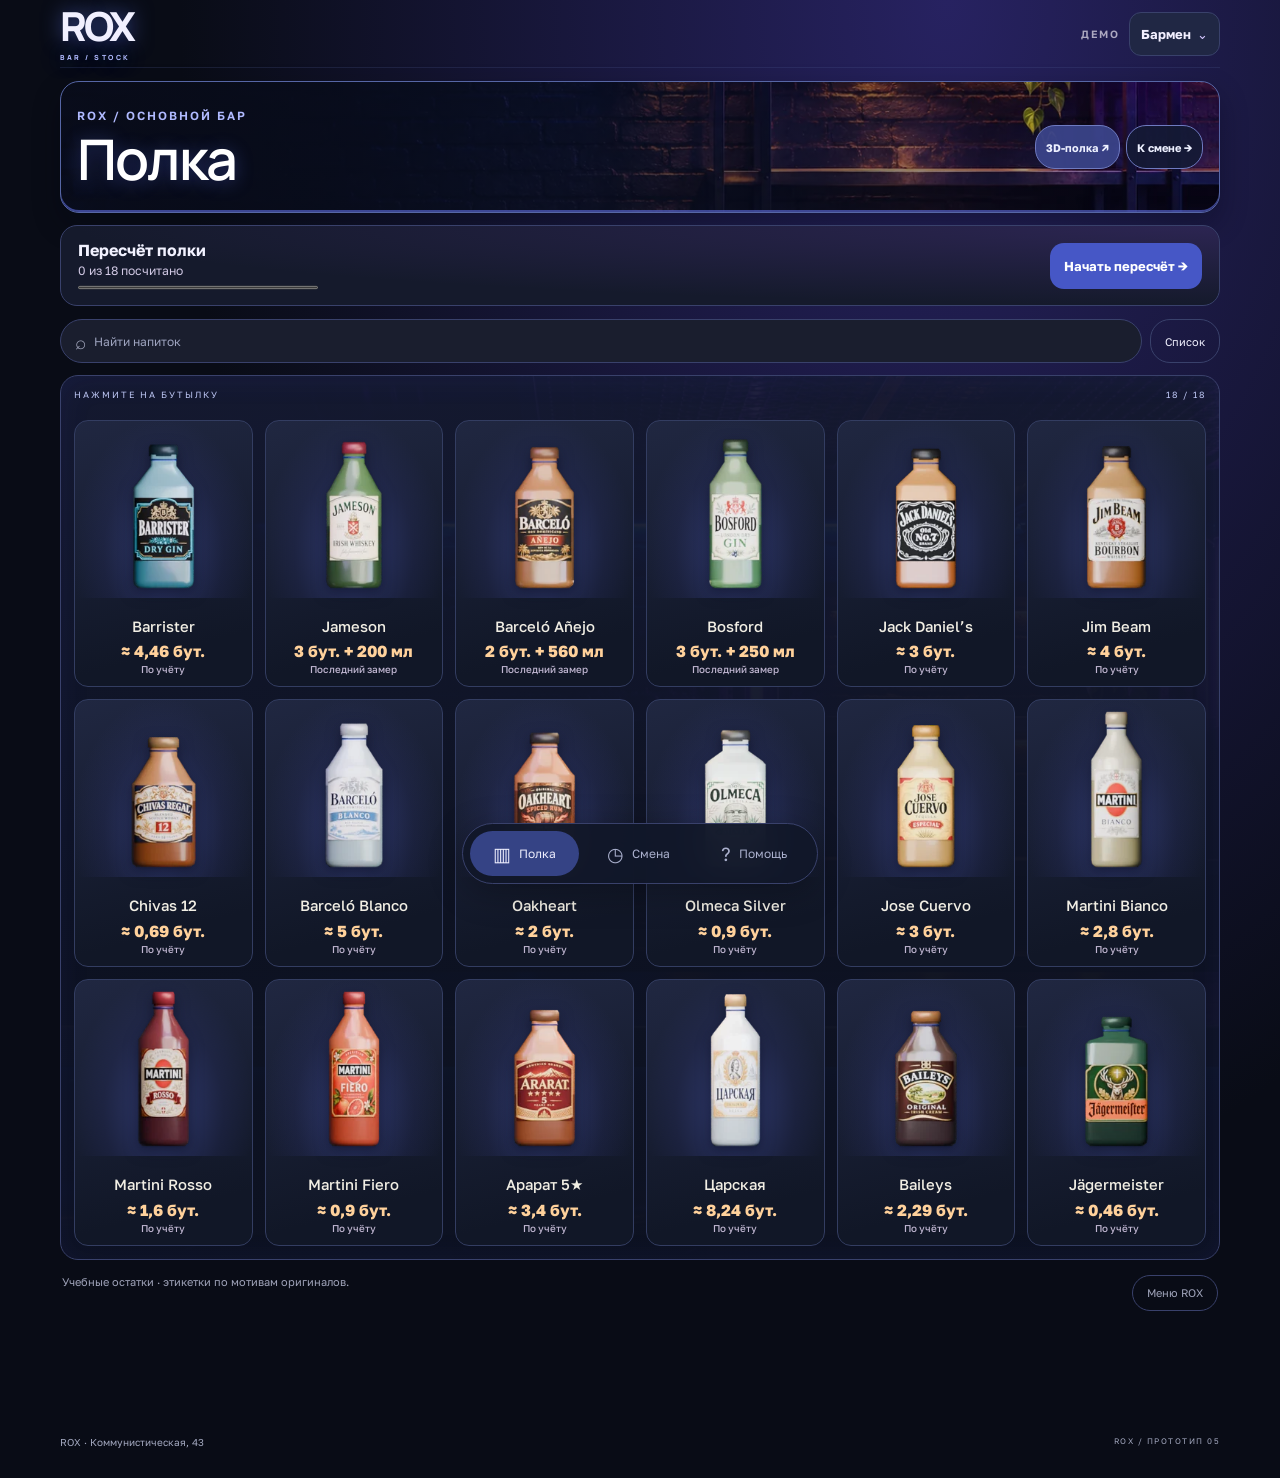
==== commit 5aa986f4: "Refresh both ROX shelves with Night artwork" ====
--- a/index.html
+++ b/index.html
@@ -4,7 +4,7 @@
   <meta charset="UTF-8"><meta name="viewport" content="width=device-width,initial-scale=1,viewport-fit=cover">
   <meta name="theme-color" content="#10121c"><meta name="description" content="Демо ROX: полка, пересчёт, касса и контроль смены.">
   <title>ROX — бар под контролем</title>
-  <link rel="icon" href="icon.svg" type="image/svg+xml"><link rel="stylesheet" href="style.css"><link rel="stylesheet" href="rox.css"><link rel="stylesheet" href="shift.css"><link rel="stylesheet" href="simple.css">
+  <link rel="icon" href="icon.svg" type="image/svg+xml"><link rel="stylesheet" href="style.css"><link rel="stylesheet" href="rox.css"><link rel="stylesheet" href="shift.css"><link rel="stylesheet" href="simple.css"><link rel="stylesheet" href="rox-night-v005.css">
 </head>
 <body>
   <div class="app">
@@ -17,11 +17,11 @@
       <button data-view="owner"><span class="nav-icon" aria-hidden="true">◈</span>Контроль<span id="nav-badge"></span></button>
       <button data-view="media"><span class="nav-icon" aria-hidden="true">?</span>Помощь</button>
     </nav>
-    <footer class="desktop-footer"><span>ROX · Коммунистическая, 43</span><span>ROX / ПРОТОТИП 04</span></footer>
+    <footer class="desktop-footer"><span>ROX · Коммунистическая, 43</span><span>ROX / ПРОТОТИП 05</span></footer>
   </div>
   <dialog id="sheet" aria-labelledby="sheet-title"></dialog>
   <dialog id="info-dialog" aria-labelledby="info-title"></dialog>
   <div id="toast" role="status" aria-live="polite"></div>
-  <script type="module" src="app.js?v=4"></script>
+  <script type="module" src="app.js?v=5"></script>
 </body>
 </html>
--- a/rox-night-v005.css
+++ b/rox-night-v005.css
@@ -0,0 +1,86 @@
+/* ROX after dark: cobalt rail, graphite cabinet, violet edge lighting. */
+:root {
+  --gold: #ffd19b;
+  --rox-surface: #151a2c;
+  --rox-edge: #39416b;
+  --rox-text: #f2f2ff;
+  --rox-accent: #9caaff;
+  --rox-neon: #6b7dff;
+}
+
+body {
+  background: radial-gradient(ellipse at 74% 0, #272261 0, transparent 48rem), #090c16;
+  color: var(--rox-text);
+}
+
+.rox-wordmark { color: #f1f0ff; text-shadow: 0 0 20px #637dff82; }
+.rox-wordmark > span, .eyebrow { color: #b0baff; }
+.topbar { border-bottom: 1px solid #4d57903d; }
+.mode-button, .mode-list button { border-color: var(--rox-edge); background: #202744; }
+.mode-list button[aria-pressed=true] { background: #353b75; border-color: #9caaff; }
+.bottom-nav { background: #111729f5; border-color: var(--rox-edge); }
+.bottom-nav button.active { background: #354385; }
+.primary { background: #4657c6; }
+.primary:hover { background: #5265dc; }
+.primary:focus-visible, button:focus-visible, a:focus-visible { outline-color: #abb8ff; }
+.count-run {
+  border-color: var(--rox-edge);
+  background: radial-gradient(ellipse at 100% 0, #583a9b58, transparent 70%), var(--rox-surface);
+}
+.count-run progress { accent-color: #a1adff; }
+.search, .small-button { border-color: var(--rox-edge); }
+.rox-hero, .rox-night-hero {
+  background:
+    linear-gradient(90deg, #090c19ee 1%, #0a1026aa 47%, #100a2e35 100%),
+    url('rox-room-v005.webp') center 52% / cover;
+  border: 1px solid #5666a5;
+  box-shadow: inset 0 -2px #6572ed91, 0 12px 28px #04061355;
+}
+.rox-night-hero {
+  min-height: 132px; margin: 13px 0 12px; padding: 17px 16px;
+  align-items: center; border-radius: 19px;
+}
+.rox-night-hero .eyebrow { font-size: clamp(.55rem, 2.2vw, .74rem); }
+.rox-night-hero h1 { color: #fff; text-shadow: 0 2px 18px #5365de69; }
+.rox-night-actions { display: flex; flex-wrap: wrap; justify-content: end; gap: 6px; }
+.rox-night-actions .small-button {
+  display: inline-flex; align-items: center; justify-content: center; min-height: 44px;
+  padding: 0 10px; background: #141a35e8; border-color: #6e7ac0; color: #edf0ff;
+  font-weight: 700; white-space: nowrap; text-decoration: none;
+}
+.rox-night-actions a.small-button { background: #3c468de8; }
+.simple-room {
+  background:
+    linear-gradient(180deg, #151a32f2, #0d1222fa 62%),
+    url('rox-room-v005.webp') center / cover;
+  border-color: var(--rox-edge);
+}
+.simple-room .room-header, .simple-room .room-header span:last-child { color: #bdc6f4; }
+.simple-room .bottle-card {
+  background: linear-gradient(165deg, #202741, #111727 82%);
+  border-color: #333d61;
+}
+.simple-room .bottle-stage {
+  background: radial-gradient(ellipse at 50% 74%, #6a7dff51, #3b419326 48%, #11172600 73%);
+}
+.bottle-photo {
+  background: url('rox-bottles-v005.webp') var(--sprite-x) var(--sprite-y) / 600% 300% no-repeat;
+  filter: drop-shadow(0 5px 7px #06071780);
+}
+.simple-room .shelf-plank {
+  border-top-color: #a0afff;
+  background: #495ec4;
+  box-shadow: 0 -2px 10px #6f7cff84;
+}
+.simple-room .bottle-status { background: #39447c; }
+.simple-room .bottle-quantity { color: var(--gold); }
+.product-portrait { background: radial-gradient(#4a55a7, #1b2443 74%); }
+.mini-bottle { background: #242d49; }
+.field input, .field textarea { background: #192039; border-color: #4a5882; }
+.live-result, .owner-intro { background: #232d4a; }
+
+@media (max-width: 460px) {
+  .rox-night-hero { min-height: 118px; padding: 13px 12px; }
+  .rox-night-actions { flex-direction: column; }
+  .rox-night-actions .small-button { min-height: 44px; }
+}
